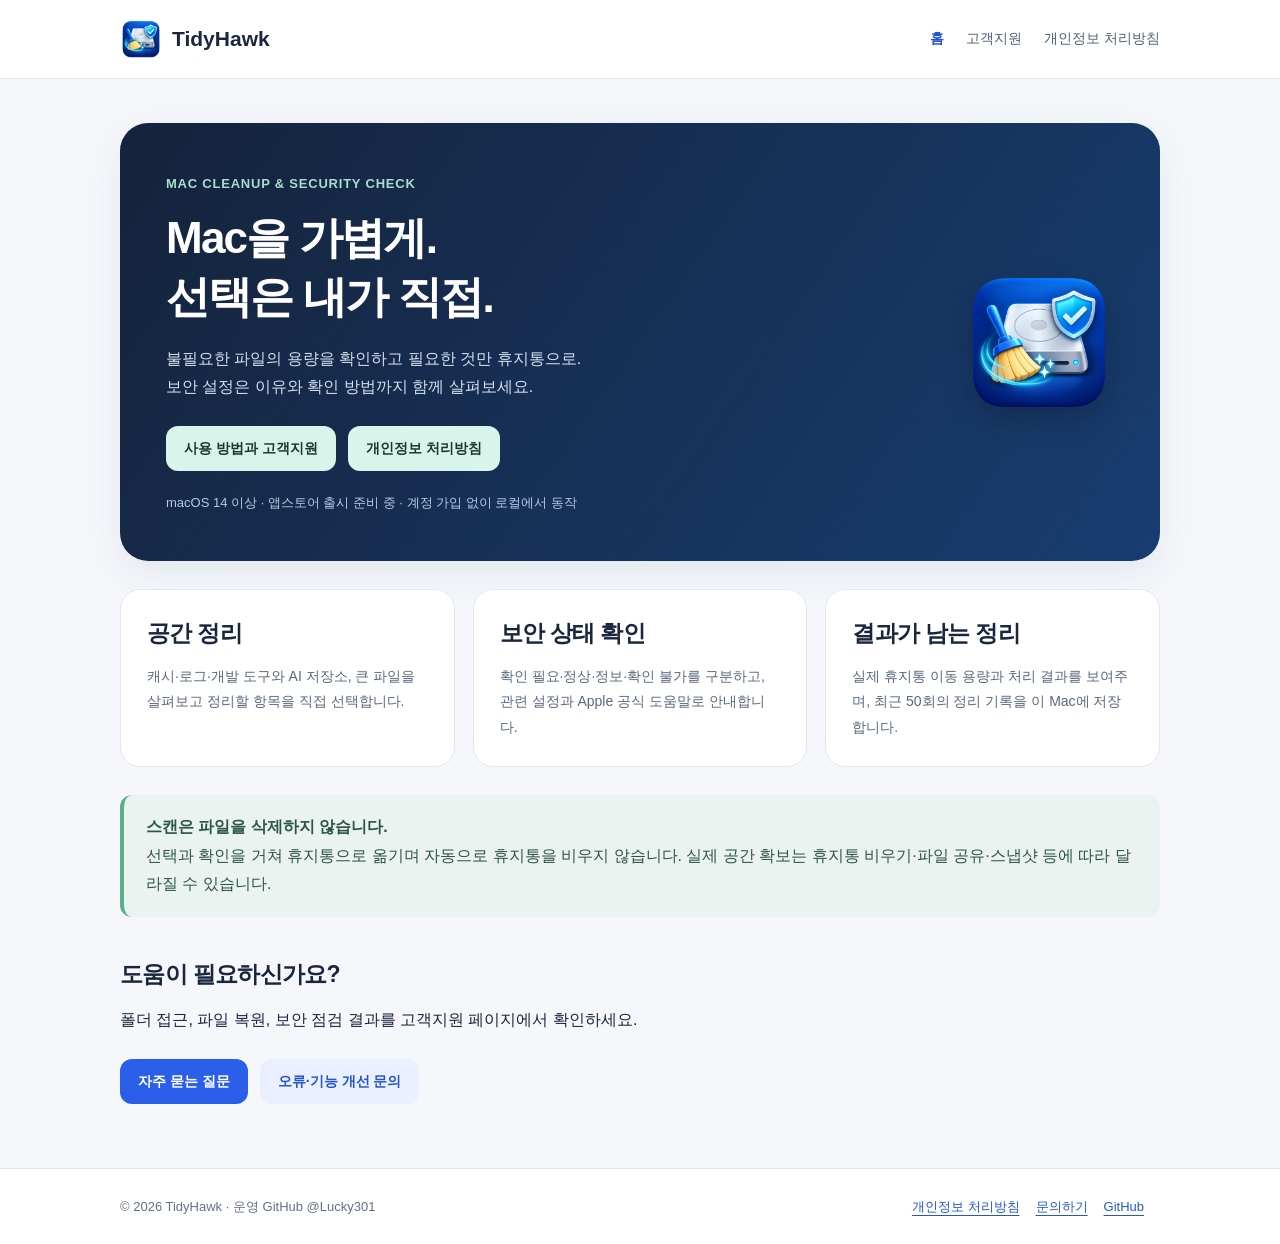
==== docs/index.html @ cf289210 "Publish TidyHawk support and privacy pages" ====
<!doctype html><html lang="ko"><head><meta charset="utf-8"><meta name="viewport" content="width=device-width,initial-scale=1"><title>Mac을 가볍게, 중요한 정보는 안전하게 · TidyHawk</title><meta name="description" content="TidyHawk의 파일 정리·보안 점검 안내와 고객지원, 개인정보 처리방침."><link rel="canonical" href="https://lucky301.github.io/TidyHawk-Support/"><link rel="icon" href="assets/icon.png"><link rel="stylesheet" href="assets/style.css"></head><body><a class="skip" href="#main">본문으로 바로가기</a><header><div class="wrap"><a class="brand" href="index.html"><img src="assets/icon.png" alt="">TidyHawk</a><nav aria-label="주 메뉴"><a href="index.html" aria-current="page">홈</a><a href="support.html">고객지원</a><a href="privacy.html">개인정보 처리방침</a></nav></div></header><main id="main" class="wrap"><section class="hero"><div><span class="eyebrow">MAC CLEANUP & SECURITY CHECK</span><h1>Mac을 가볍게.<br>선택은 내가 직접.</h1><p>불필요한 파일의 용량을 확인하고 필요한 것만 휴지통으로.<br>보안 설정은 이유와 확인 방법까지 함께 살펴보세요.</p><div class="buttons"><a class="button" href="support.html">사용 방법과 고객지원</a><a class="button" href="privacy.html">개인정보 처리방침</a></div><p class="meta">macOS 14 이상 · 앱스토어 출시 준비 중 · 계정 가입 없이 로컬에서 동작</p></div><img src="assets/icon.png" alt="디스크와 빗자루, 방패를 담은 TidyHawk 아이콘"></section><div class="grid"><section class="card"><h2>공간 정리</h2><p>캐시·로그·개발 도구와 AI 저장소, 큰 파일을 살펴보고 정리할 항목을 직접 선택합니다.</p></section><section class="card"><h2>보안 상태 확인</h2><p>확인 필요·정상·정보·확인 불가를 구분하고, 관련 설정과 Apple 공식 도움말로 안내합니다.</p></section><section class="card"><h2>결과가 남는 정리</h2><p>실제 휴지통 이동 용량과 처리 결과를 보여주며, 최근 50회의 정리 기록을 이 Mac에 저장합니다.</p></section></div><section class="notice"><strong>스캔은 파일을 삭제하지 않습니다.</strong><br>선택과 확인을 거쳐 휴지통으로 옮기며 자동으로 휴지통을 비우지 않습니다. 실제 공간 확보는 휴지통 비우기·파일 공유·스냅샷 등에 따라 달라질 수 있습니다.</section><section class="section"><h2>도움이 필요하신가요?</h2><p>폴더 접근, 파일 복원, 보안 점검 결과를 고객지원 페이지에서 확인하세요.</p><div class="buttons"><a class="button" href="support.html#faq">자주 묻는 질문</a><a class="button secondary" href="https://github.com/Lucky301/TidyHawk-Support/issues/new/choose">오류·기능 개선 문의</a></div></section></main><footer><div class="wrap"><span>© 2026 TidyHawk · 운영 GitHub @Lucky301</span><span><a href="privacy.html">개인정보 처리방침</a><a href="https://github.com/Lucky301/TidyHawk-Support/issues/new/choose">문의하기</a><a href="https://github.com/Lucky301/TidyHawk-Support">GitHub</a></span></div></footer></body></html>
---- docs/assets/style.css ----
*{box-sizing:border-box}html{scroll-behavior:smooth}body{margin:0;background:#f5f7fb;color:#19263d;font-family:-apple-system,BlinkMacSystemFont,"Apple SD Gothic Neo","Noto Sans KR",sans-serif;line-height:1.8}a{color:#2455cf;text-underline-offset:4px}a:hover{text-decoration-thickness:2px}a:focus-visible,summary:focus-visible{outline:3px solid #2875eb;outline-offset:5px}.skip{position:absolute;left:1rem;top:-5rem}.skip:focus{top:1rem;background:white;z-index:10;padding:1rem}.wrap{width:min(1040px,calc(100% - 40px));margin:auto}header{background:#fff;border-bottom:1px solid #e1e7f0}header .wrap{display:flex;align-items:center;justify-content:space-between;gap:24px;padding:18px 0}.brand{display:flex;align-items:center;gap:10px;text-decoration:none;color:#19263d;font-size:21px;font-weight:750}.brand img{width:42px;height:42px}nav{display:flex;gap:22px;flex-wrap:wrap}nav a{font-size:14px;text-decoration:none;color:#516078}nav a[aria-current=page]{font-weight:700;color:#2455cf}main{padding:44px 0 64px}.hero{padding:46px;border-radius:28px;background:linear-gradient(125deg,#15233b,#183d71);color:#fff;display:grid;grid-template-columns:1fr 150px;gap:28px;align-items:center;box-shadow:0 12px 40px #20395915}.hero img{width:150px;height:150px;filter:drop-shadow(0 12px 15px #0003)}.eyebrow{font-size:13px;letter-spacing:.06em;font-weight:750;color:#a8decf}h1{font-size:clamp(30px,4vw,44px);line-height:1.35;letter-spacing:-.04em;margin:10px 0 18px}h2{font-size:23px;line-height:1.5;letter-spacing:-.03em;margin:0 0 14px}h3{font-size:18px;margin:0 0 10px}p{margin:0 0 16px}.hero p{color:#d4dfef}.buttons{display:flex;gap:12px;flex-wrap:wrap;margin-top:24px}.button{display:inline-flex;align-items:center;justify-content:center;padding:10px 18px;border-radius:12px;background:#2b5fe9;color:white;text-decoration:none;font-size:14px;font-weight:700}.hero .button{background:#d9f4eb;color:#183a31}.button.secondary{background:#eaf0ff;color:#2455cf}.meta{font-size:13px;color:#61708a}.hero .meta{color:#b7cae4;margin:20px 0 0}.grid{display:grid;grid-template-columns:repeat(3,1fr);gap:18px;margin:28px 0}.card,.article{background:white;border:1px solid #e0e7f0;border-radius:20px;padding:26px}.card p{font-size:14px;color:#59687e}.card p:last-child{margin:0}.section{margin-top:40px}.article{max-width:850px;margin:24px auto 0;padding:36px}.article section+section{border-top:1px solid #e8edf4;padding-top:24px;margin-top:26px}.article h2{font-size:21px}.article li{margin-bottom:8px}.page-title{max-width:850px;margin:auto}.notice{padding:18px 22px;background:#eaf3f0;border-left:4px solid #5aaf91;border-radius:12px;margin:22px 0;color:#2f5549}.note{padding:15px 18px;background:#f2f5fc;border-radius:12px;font-size:14px;color:#4b5b73}.warn{background:#fff6e8;color:#79552a}details{background:#fff;border:1px solid #e0e7f0;border-radius:16px;padding:18px 22px;margin:12px 0}summary{font-weight:700;cursor:pointer}details p,details ol{margin-top:14px}code{font-size:.88em;overflow-wrap:anywhere;background:#f0f3f8;padding:2px 5px;border-radius:4px}footer{border-top:1px solid #e0e7f0;background:#fff;color:#62718a;font-size:13px;padding:26px 0}footer .wrap{display:flex;justify-content:space-between;gap:20px;flex-wrap:wrap}footer a{margin-right:16px}ul,ol{padding-left:23px}@media(max-width:720px){header .wrap{align-items:flex-start;flex-direction:column;gap:12px}nav{gap:18px}.hero{padding:28px;grid-template-columns:1fr}.hero img{width:90px;height:90px;grid-row:1}.grid{grid-template-columns:1fr}.article{padding:24px}.wrap{width:calc(100% - 28px)}main{padding-top:28px}}@media(prefers-reduced-motion:reduce){html{scroll-behavior:auto}}
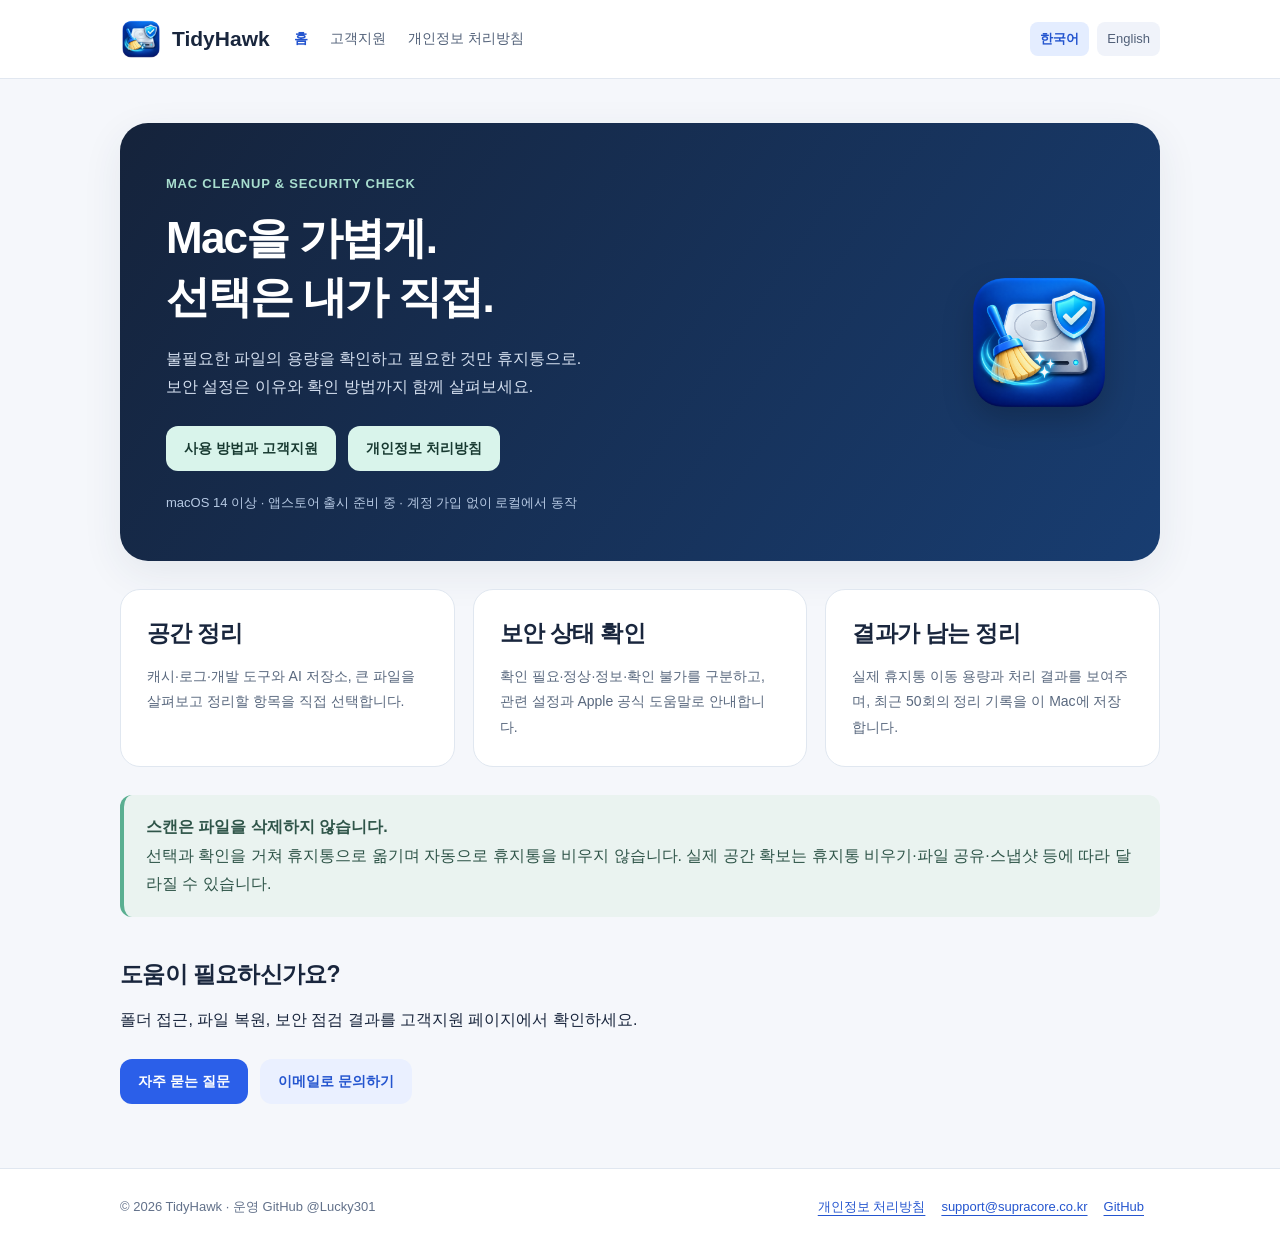
==== commit 65759558: "Add Korean and English pages with email support" ====
--- a/docs/index.html
+++ b/docs/index.html
@@ -1 +1 @@
-<!doctype html><html lang="ko"><head><meta charset="utf-8"><meta name="viewport" content="width=device-width,initial-scale=1"><title>Mac을 가볍게, 중요한 정보는 안전하게 · TidyHawk</title><meta name="description" content="TidyHawk의 파일 정리·보안 점검 안내와 고객지원, 개인정보 처리방침."><link rel="canonical" href="https://lucky301.github.io/TidyHawk-Support/"><link rel="icon" href="assets/icon.png"><link rel="stylesheet" href="assets/style.css"></head><body><a class="skip" href="#main">본문으로 바로가기</a><header><div class="wrap"><a class="brand" href="index.html"><img src="assets/icon.png" alt="">TidyHawk</a><nav aria-label="주 메뉴"><a href="index.html" aria-current="page">홈</a><a href="support.html">고객지원</a><a href="privacy.html">개인정보 처리방침</a></nav></div></header><main id="main" class="wrap"><section class="hero"><div><span class="eyebrow">MAC CLEANUP & SECURITY CHECK</span><h1>Mac을 가볍게.<br>선택은 내가 직접.</h1><p>불필요한 파일의 용량을 확인하고 필요한 것만 휴지통으로.<br>보안 설정은 이유와 확인 방법까지 함께 살펴보세요.</p><div class="buttons"><a class="button" href="support.html">사용 방법과 고객지원</a><a class="button" href="privacy.html">개인정보 처리방침</a></div><p class="meta">macOS 14 이상 · 앱스토어 출시 준비 중 · 계정 가입 없이 로컬에서 동작</p></div><img src="assets/icon.png" alt="디스크와 빗자루, 방패를 담은 TidyHawk 아이콘"></section><div class="grid"><section class="card"><h2>공간 정리</h2><p>캐시·로그·개발 도구와 AI 저장소, 큰 파일을 살펴보고 정리할 항목을 직접 선택합니다.</p></section><section class="card"><h2>보안 상태 확인</h2><p>확인 필요·정상·정보·확인 불가를 구분하고, 관련 설정과 Apple 공식 도움말로 안내합니다.</p></section><section class="card"><h2>결과가 남는 정리</h2><p>실제 휴지통 이동 용량과 처리 결과를 보여주며, 최근 50회의 정리 기록을 이 Mac에 저장합니다.</p></section></div><section class="notice"><strong>스캔은 파일을 삭제하지 않습니다.</strong><br>선택과 확인을 거쳐 휴지통으로 옮기며 자동으로 휴지통을 비우지 않습니다. 실제 공간 확보는 휴지통 비우기·파일 공유·스냅샷 등에 따라 달라질 수 있습니다.</section><section class="section"><h2>도움이 필요하신가요?</h2><p>폴더 접근, 파일 복원, 보안 점검 결과를 고객지원 페이지에서 확인하세요.</p><div class="buttons"><a class="button" href="support.html#faq">자주 묻는 질문</a><a class="button secondary" href="https://github.com/Lucky301/TidyHawk-Support/issues/new/choose">오류·기능 개선 문의</a></div></section></main><footer><div class="wrap"><span>© 2026 TidyHawk · 운영 GitHub @Lucky301</span><span><a href="privacy.html">개인정보 처리방침</a><a href="https://github.com/Lucky301/TidyHawk-Support/issues/new/choose">문의하기</a><a href="https://github.com/Lucky301/TidyHawk-Support">GitHub</a></span></div></footer></body></html>+<!doctype html><html lang="ko"><head><meta charset="utf-8"><meta name="viewport" content="width=device-width,initial-scale=1"><title>Mac을 가볍게, 중요한 정보는 안전하게 · TidyHawk</title><meta name="description" content="TidyHawk의 파일 정리·보안 점검 안내와 고객지원, 개인정보 처리방침."><link rel="canonical" href="https://lucky301.github.io/TidyHawk-Support/"><link rel="icon" href="assets/icon.png"><link rel="stylesheet" href="assets/style.css"><link rel="alternate" hreflang="ko" href="https://lucky301.github.io/TidyHawk-Support/index.html"><link rel="alternate" hreflang="en" href="https://lucky301.github.io/TidyHawk-Support/en/index.html"></head><body><a class="skip" href="#main">본문으로 바로가기</a><header><div class="wrap"><a class="brand" href="index.html"><img src="assets/icon.png" alt="">TidyHawk</a><nav aria-label="주 메뉴"><a href="index.html" aria-current="page">홈</a><a href="support.html">고객지원</a><a href="privacy.html">개인정보 처리방침</a></nav><nav class="language" aria-label="언어 선택"><a href="index.html" lang="ko" aria-current="page">한국어</a><a href="en/index.html" lang="en" hreflang="en">English</a></nav></div></header><main id="main" class="wrap"><section class="hero"><div><span class="eyebrow">MAC CLEANUP & SECURITY CHECK</span><h1>Mac을 가볍게.<br>선택은 내가 직접.</h1><p>불필요한 파일의 용량을 확인하고 필요한 것만 휴지통으로.<br>보안 설정은 이유와 확인 방법까지 함께 살펴보세요.</p><div class="buttons"><a class="button" href="support.html">사용 방법과 고객지원</a><a class="button" href="privacy.html">개인정보 처리방침</a></div><p class="meta">macOS 14 이상 · 앱스토어 출시 준비 중 · 계정 가입 없이 로컬에서 동작</p></div><img src="assets/icon.png" alt="디스크와 빗자루, 방패를 담은 TidyHawk 아이콘"></section><div class="grid"><section class="card"><h2>공간 정리</h2><p>캐시·로그·개발 도구와 AI 저장소, 큰 파일을 살펴보고 정리할 항목을 직접 선택합니다.</p></section><section class="card"><h2>보안 상태 확인</h2><p>확인 필요·정상·정보·확인 불가를 구분하고, 관련 설정과 Apple 공식 도움말로 안내합니다.</p></section><section class="card"><h2>결과가 남는 정리</h2><p>실제 휴지통 이동 용량과 처리 결과를 보여주며, 최근 50회의 정리 기록을 이 Mac에 저장합니다.</p></section></div><section class="notice"><strong>스캔은 파일을 삭제하지 않습니다.</strong><br>선택과 확인을 거쳐 휴지통으로 옮기며 자동으로 휴지통을 비우지 않습니다. 실제 공간 확보는 휴지통 비우기·파일 공유·스냅샷 등에 따라 달라질 수 있습니다.</section><section class="section"><h2>도움이 필요하신가요?</h2><p>폴더 접근, 파일 복원, 보안 점검 결과를 고객지원 페이지에서 확인하세요.</p><div class="buttons"><a class="button" href="support.html#faq">자주 묻는 질문</a><a class="button secondary" href="mailto:support@supracore.co.kr">이메일로 문의하기</a></div></section></main><footer><div class="wrap"><span>© 2026 TidyHawk · 운영 GitHub @Lucky301</span><span><a href="privacy.html">개인정보 처리방침</a><a href="mailto:support@supracore.co.kr">support@supracore.co.kr</a><a href="https://github.com/Lucky301/TidyHawk-Support">GitHub</a></span></div></footer></body></html>
--- a/docs/assets/style.css
+++ b/docs/assets/style.css
@@ -1 +1,2 @@
-*{box-sizing:border-box}html{scroll-behavior:smooth}body{margin:0;background:#f5f7fb;color:#19263d;font-family:-apple-system,BlinkMacSystemFont,"Apple SD Gothic Neo","Noto Sans KR",sans-serif;line-height:1.8}a{color:#2455cf;text-underline-offset:4px}a:hover{text-decoration-thickness:2px}a:focus-visible,summary:focus-visible{outline:3px solid #2875eb;outline-offset:5px}.skip{position:absolute;left:1rem;top:-5rem}.skip:focus{top:1rem;background:white;z-index:10;padding:1rem}.wrap{width:min(1040px,calc(100% - 40px));margin:auto}header{background:#fff;border-bottom:1px solid #e1e7f0}header .wrap{display:flex;align-items:center;justify-content:space-between;gap:24px;padding:18px 0}.brand{display:flex;align-items:center;gap:10px;text-decoration:none;color:#19263d;font-size:21px;font-weight:750}.brand img{width:42px;height:42px}nav{display:flex;gap:22px;flex-wrap:wrap}nav a{font-size:14px;text-decoration:none;color:#516078}nav a[aria-current=page]{font-weight:700;color:#2455cf}main{padding:44px 0 64px}.hero{padding:46px;border-radius:28px;background:linear-gradient(125deg,#15233b,#183d71);color:#fff;display:grid;grid-template-columns:1fr 150px;gap:28px;align-items:center;box-shadow:0 12px 40px #20395915}.hero img{width:150px;height:150px;filter:drop-shadow(0 12px 15px #0003)}.eyebrow{font-size:13px;letter-spacing:.06em;font-weight:750;color:#a8decf}h1{font-size:clamp(30px,4vw,44px);line-height:1.35;letter-spacing:-.04em;margin:10px 0 18px}h2{font-size:23px;line-height:1.5;letter-spacing:-.03em;margin:0 0 14px}h3{font-size:18px;margin:0 0 10px}p{margin:0 0 16px}.hero p{color:#d4dfef}.buttons{display:flex;gap:12px;flex-wrap:wrap;margin-top:24px}.button{display:inline-flex;align-items:center;justify-content:center;padding:10px 18px;border-radius:12px;background:#2b5fe9;color:white;text-decoration:none;font-size:14px;font-weight:700}.hero .button{background:#d9f4eb;color:#183a31}.button.secondary{background:#eaf0ff;color:#2455cf}.meta{font-size:13px;color:#61708a}.hero .meta{color:#b7cae4;margin:20px 0 0}.grid{display:grid;grid-template-columns:repeat(3,1fr);gap:18px;margin:28px 0}.card,.article{background:white;border:1px solid #e0e7f0;border-radius:20px;padding:26px}.card p{font-size:14px;color:#59687e}.card p:last-child{margin:0}.section{margin-top:40px}.article{max-width:850px;margin:24px auto 0;padding:36px}.article section+section{border-top:1px solid #e8edf4;padding-top:24px;margin-top:26px}.article h2{font-size:21px}.article li{margin-bottom:8px}.page-title{max-width:850px;margin:auto}.notice{padding:18px 22px;background:#eaf3f0;border-left:4px solid #5aaf91;border-radius:12px;margin:22px 0;color:#2f5549}.note{padding:15px 18px;background:#f2f5fc;border-radius:12px;font-size:14px;color:#4b5b73}.warn{background:#fff6e8;color:#79552a}details{background:#fff;border:1px solid #e0e7f0;border-radius:16px;padding:18px 22px;margin:12px 0}summary{font-weight:700;cursor:pointer}details p,details ol{margin-top:14px}code{font-size:.88em;overflow-wrap:anywhere;background:#f0f3f8;padding:2px 5px;border-radius:4px}footer{border-top:1px solid #e0e7f0;background:#fff;color:#62718a;font-size:13px;padding:26px 0}footer .wrap{display:flex;justify-content:space-between;gap:20px;flex-wrap:wrap}footer a{margin-right:16px}ul,ol{padding-left:23px}@media(max-width:720px){header .wrap{align-items:flex-start;flex-direction:column;gap:12px}nav{gap:18px}.hero{padding:28px;grid-template-columns:1fr}.hero img{width:90px;height:90px;grid-row:1}.grid{grid-template-columns:1fr}.article{padding:24px}.wrap{width:calc(100% - 28px)}main{padding-top:28px}}@media(prefers-reduced-motion:reduce){html{scroll-behavior:auto}}+*{box-sizing:border-box}html{scroll-behavior:smooth}body{margin:0;background:#f5f7fb;color:#19263d;font-family:-apple-system,BlinkMacSystemFont,"Apple SD Gothic Neo","Noto Sans KR",sans-serif;line-height:1.8}a{color:#2455cf;text-underline-offset:4px}a:hover{text-decoration-thickness:2px}a:focus-visible,summary:focus-visible{outline:3px solid #2875eb;outline-offset:5px}.skip{position:absolute;left:1rem;top:-5rem}.skip:focus{top:1rem;background:white;z-index:10;padding:1rem}.wrap{width:min(1040px,calc(100% - 40px));margin:auto}header{background:#fff;border-bottom:1px solid #e1e7f0}header .wrap{display:flex;align-items:center;justify-content:space-between;gap:24px;padding:18px 0}.brand{display:flex;align-items:center;gap:10px;text-decoration:none;color:#19263d;font-size:21px;font-weight:750}.brand img{width:42px;height:42px}nav{display:flex;gap:22px;flex-wrap:wrap}nav a{font-size:14px;text-decoration:none;color:#516078}nav a[aria-current=page]{font-weight:700;color:#2455cf}main{padding:44px 0 64px}.hero{padding:46px;border-radius:28px;background:linear-gradient(125deg,#15233b,#183d71);color:#fff;display:grid;grid-template-columns:1fr 150px;gap:28px;align-items:center;box-shadow:0 12px 40px #20395915}.hero img{width:150px;height:150px;filter:drop-shadow(0 12px 15px #0003)}.eyebrow{font-size:13px;letter-spacing:.06em;font-weight:750;color:#a8decf}h1{font-size:clamp(30px,4vw,44px);line-height:1.35;letter-spacing:-.04em;margin:10px 0 18px}h2{font-size:23px;line-height:1.5;letter-spacing:-.03em;margin:0 0 14px}h3{font-size:18px;margin:0 0 10px}p{margin:0 0 16px}.hero p{color:#d4dfef}.buttons{display:flex;gap:12px;flex-wrap:wrap;margin-top:24px}.button{display:inline-flex;align-items:center;justify-content:center;padding:10px 18px;border-radius:12px;background:#2b5fe9;color:white;text-decoration:none;font-size:14px;font-weight:700}.hero .button{background:#d9f4eb;color:#183a31}.button.secondary{background:#eaf0ff;color:#2455cf}.meta{font-size:13px;color:#61708a}.hero .meta{color:#b7cae4;margin:20px 0 0}.grid{display:grid;grid-template-columns:repeat(3,1fr);gap:18px;margin:28px 0}.card,.article{background:white;border:1px solid #e0e7f0;border-radius:20px;padding:26px}.card p{font-size:14px;color:#59687e}.card p:last-child{margin:0}.section{margin-top:40px}.article{max-width:850px;margin:24px auto 0;padding:36px}.article section+section{border-top:1px solid #e8edf4;padding-top:24px;margin-top:26px}.article h2{font-size:21px}.article li{margin-bottom:8px}.page-title{max-width:850px;margin:auto}.notice{padding:18px 22px;background:#eaf3f0;border-left:4px solid #5aaf91;border-radius:12px;margin:22px 0;color:#2f5549}.note{padding:15px 18px;background:#f2f5fc;border-radius:12px;font-size:14px;color:#4b5b73}.warn{background:#fff6e8;color:#79552a}details{background:#fff;border:1px solid #e0e7f0;border-radius:16px;padding:18px 22px;margin:12px 0}summary{font-weight:700;cursor:pointer}details p,details ol{margin-top:14px}code{font-size:.88em;overflow-wrap:anywhere;background:#f0f3f8;padding:2px 5px;border-radius:4px}footer{border-top:1px solid #e0e7f0;background:#fff;color:#62718a;font-size:13px;padding:26px 0}footer .wrap{display:flex;justify-content:space-between;gap:20px;flex-wrap:wrap}footer a{margin-right:16px}ul,ol{padding-left:23px}@media(max-width:720px){header .wrap{align-items:flex-start;flex-direction:column;gap:12px}nav{gap:18px}.hero{padding:28px;grid-template-columns:1fr}.hero img{width:90px;height:90px;grid-row:1}.grid{grid-template-columns:1fr}.article{padding:24px}.wrap{width:calc(100% - 28px)}main{padding-top:28px}}@media(prefers-reduced-motion:reduce){html{scroll-behavior:auto}}
+header .wrap{flex-wrap:wrap}.language{gap:8px;margin-left:auto}.language a{padding:5px 10px;border-radius:8px;background:#f0f3fa;font-size:13px}.language a[aria-current=page]{background:#e4edff}@media(max-width:720px){.language{margin-left:0}}
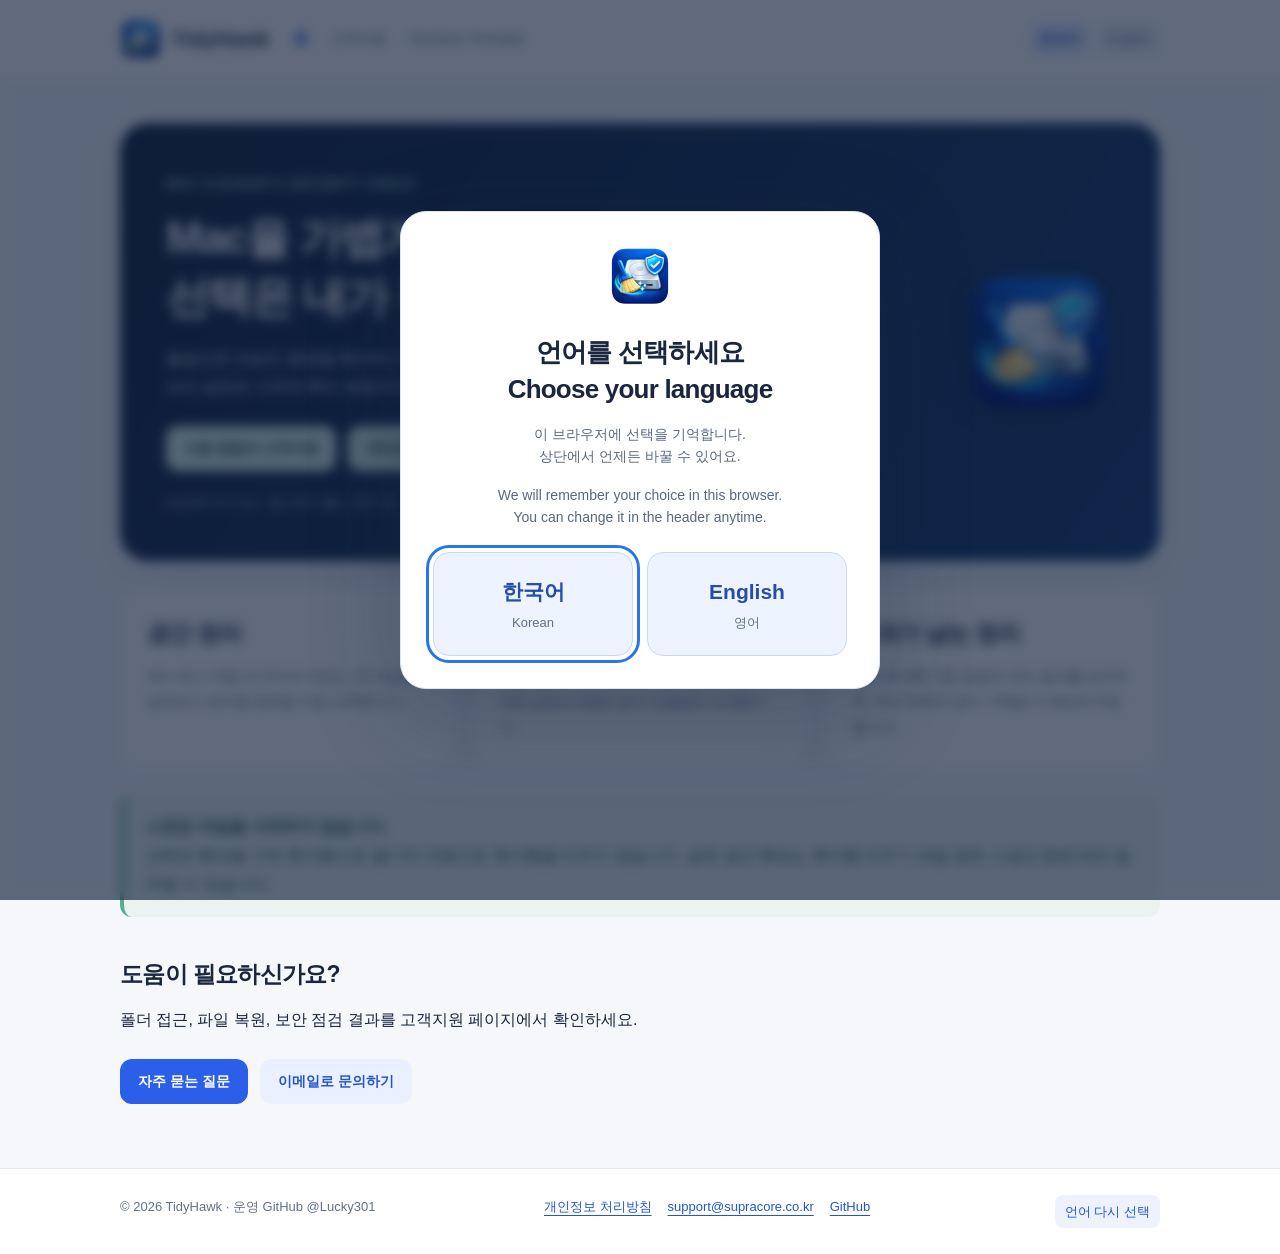
==== commit c6556f82: "Add first-visit language chooser and remember selection" ====
--- a/docs/index.html
+++ b/docs/index.html
@@ -1 +1 @@
-<!doctype html><html lang="ko"><head><meta charset="utf-8"><meta name="viewport" content="width=device-width,initial-scale=1"><title>Mac을 가볍게, 중요한 정보는 안전하게 · TidyHawk</title><meta name="description" content="TidyHawk의 파일 정리·보안 점검 안내와 고객지원, 개인정보 처리방침."><link rel="canonical" href="https://lucky301.github.io/TidyHawk-Support/"><link rel="icon" href="assets/icon.png"><link rel="stylesheet" href="assets/style.css"><link rel="alternate" hreflang="ko" href="https://lucky301.github.io/TidyHawk-Support/index.html"><link rel="alternate" hreflang="en" href="https://lucky301.github.io/TidyHawk-Support/en/index.html"></head><body><a class="skip" href="#main">본문으로 바로가기</a><header><div class="wrap"><a class="brand" href="index.html"><img src="assets/icon.png" alt="">TidyHawk</a><nav aria-label="주 메뉴"><a href="index.html" aria-current="page">홈</a><a href="support.html">고객지원</a><a href="privacy.html">개인정보 처리방침</a></nav><nav class="language" aria-label="언어 선택"><a href="index.html" lang="ko" aria-current="page">한국어</a><a href="en/index.html" lang="en" hreflang="en">English</a></nav></div></header><main id="main" class="wrap"><section class="hero"><div><span class="eyebrow">MAC CLEANUP & SECURITY CHECK</span><h1>Mac을 가볍게.<br>선택은 내가 직접.</h1><p>불필요한 파일의 용량을 확인하고 필요한 것만 휴지통으로.<br>보안 설정은 이유와 확인 방법까지 함께 살펴보세요.</p><div class="buttons"><a class="button" href="support.html">사용 방법과 고객지원</a><a class="button" href="privacy.html">개인정보 처리방침</a></div><p class="meta">macOS 14 이상 · 앱스토어 출시 준비 중 · 계정 가입 없이 로컬에서 동작</p></div><img src="assets/icon.png" alt="디스크와 빗자루, 방패를 담은 TidyHawk 아이콘"></section><div class="grid"><section class="card"><h2>공간 정리</h2><p>캐시·로그·개발 도구와 AI 저장소, 큰 파일을 살펴보고 정리할 항목을 직접 선택합니다.</p></section><section class="card"><h2>보안 상태 확인</h2><p>확인 필요·정상·정보·확인 불가를 구분하고, 관련 설정과 Apple 공식 도움말로 안내합니다.</p></section><section class="card"><h2>결과가 남는 정리</h2><p>실제 휴지통 이동 용량과 처리 결과를 보여주며, 최근 50회의 정리 기록을 이 Mac에 저장합니다.</p></section></div><section class="notice"><strong>스캔은 파일을 삭제하지 않습니다.</strong><br>선택과 확인을 거쳐 휴지통으로 옮기며 자동으로 휴지통을 비우지 않습니다. 실제 공간 확보는 휴지통 비우기·파일 공유·스냅샷 등에 따라 달라질 수 있습니다.</section><section class="section"><h2>도움이 필요하신가요?</h2><p>폴더 접근, 파일 복원, 보안 점검 결과를 고객지원 페이지에서 확인하세요.</p><div class="buttons"><a class="button" href="support.html#faq">자주 묻는 질문</a><a class="button secondary" href="mailto:support@supracore.co.kr">이메일로 문의하기</a></div></section></main><footer><div class="wrap"><span>© 2026 TidyHawk · 운영 GitHub @Lucky301</span><span><a href="privacy.html">개인정보 처리방침</a><a href="mailto:support@supracore.co.kr">support@supracore.co.kr</a><a href="https://github.com/Lucky301/TidyHawk-Support">GitHub</a></span></div></footer></body></html>+<!doctype html><html lang="ko"><head><meta charset="utf-8"><meta name="viewport" content="width=device-width,initial-scale=1"><title>Mac을 가볍게, 중요한 정보는 안전하게 · TidyHawk</title><meta name="description" content="TidyHawk의 파일 정리·보안 점검 안내와 고객지원, 개인정보 처리방침."><link rel="canonical" href="https://lucky301.github.io/TidyHawk-Support/"><link rel="icon" href="assets/icon.png"><link rel="stylesheet" href="assets/style.css?v=20261015-choice"><link rel="alternate" hreflang="ko" href="https://lucky301.github.io/TidyHawk-Support/index.html"><link rel="alternate" hreflang="en" href="https://lucky301.github.io/TidyHawk-Support/en/index.html"><script src="assets/language.js?v=20261015-choice" defer></script></head><body><a class="skip" href="#main">본문으로 바로가기</a><header><div class="wrap"><a class="brand" href="index.html?v=20261015-choice"><img src="assets/icon.png" alt="">TidyHawk</a><nav aria-label="주 메뉴"><a href="index.html?v=20261015-choice" aria-current="page">홈</a><a href="support.html?v=20261015-choice">고객지원</a><a href="privacy.html?v=20261015-choice">개인정보 처리방침</a></nav><nav class="language" aria-label="언어 선택"><a href="index.html?v=20261015-choice" lang="ko" aria-current="page">한국어</a><a href="en/index.html?v=20261015-choice" lang="en" hreflang="en">English</a></nav></div></header><main id="main" class="wrap"><section class="hero"><div><span class="eyebrow">MAC CLEANUP & SECURITY CHECK</span><h1>Mac을 가볍게.<br>선택은 내가 직접.</h1><p>불필요한 파일의 용량을 확인하고 필요한 것만 휴지통으로.<br>보안 설정은 이유와 확인 방법까지 함께 살펴보세요.</p><div class="buttons"><a class="button" href="support.html?v=20261015-choice">사용 방법과 고객지원</a><a class="button" href="privacy.html?v=20261015-choice">개인정보 처리방침</a></div><p class="meta">macOS 14 이상 · 앱스토어 출시 준비 중 · 계정 가입 없이 로컬에서 동작</p></div><img src="assets/icon.png" alt="디스크와 빗자루, 방패를 담은 TidyHawk 아이콘"></section><div class="grid"><section class="card"><h2>공간 정리</h2><p>캐시·로그·개발 도구와 AI 저장소, 큰 파일을 살펴보고 정리할 항목을 직접 선택합니다.</p></section><section class="card"><h2>보안 상태 확인</h2><p>확인 필요·정상·정보·확인 불가를 구분하고, 관련 설정과 Apple 공식 도움말로 안내합니다.</p></section><section class="card"><h2>결과가 남는 정리</h2><p>실제 휴지통 이동 용량과 처리 결과를 보여주며, 최근 50회의 정리 기록을 이 Mac에 저장합니다.</p></section></div><section class="notice"><strong>스캔은 파일을 삭제하지 않습니다.</strong><br>선택과 확인을 거쳐 휴지통으로 옮기며 자동으로 휴지통을 비우지 않습니다. 실제 공간 확보는 휴지통 비우기·파일 공유·스냅샷 등에 따라 달라질 수 있습니다.</section><section class="section"><h2>도움이 필요하신가요?</h2><p>폴더 접근, 파일 복원, 보안 점검 결과를 고객지원 페이지에서 확인하세요.</p><div class="buttons"><a class="button" href="support.html?v=20261015-choice#faq">자주 묻는 질문</a><a class="button secondary" href="mailto:support@supracore.co.kr">이메일로 문의하기</a></div></section></main><footer><div class="wrap"><span>© 2026 TidyHawk · 운영 GitHub @Lucky301</span><span><a href="privacy.html?v=20261015-choice">개인정보 처리방침</a><a href="mailto:support@supracore.co.kr">support@supracore.co.kr</a><a href="https://github.com/Lucky301/TidyHawk-Support">GitHub</a></span><button class="language-reopen" type="button" data-language-picker>언어 다시 선택</button></div></footer></body></html>
--- a/docs/assets/style.css
+++ b/docs/assets/style.css
@@ -1,2 +1,4 @@
 *{box-sizing:border-box}html{scroll-behavior:smooth}body{margin:0;background:#f5f7fb;color:#19263d;font-family:-apple-system,BlinkMacSystemFont,"Apple SD Gothic Neo","Noto Sans KR",sans-serif;line-height:1.8}a{color:#2455cf;text-underline-offset:4px}a:hover{text-decoration-thickness:2px}a:focus-visible,summary:focus-visible{outline:3px solid #2875eb;outline-offset:5px}.skip{position:absolute;left:1rem;top:-5rem}.skip:focus{top:1rem;background:white;z-index:10;padding:1rem}.wrap{width:min(1040px,calc(100% - 40px));margin:auto}header{background:#fff;border-bottom:1px solid #e1e7f0}header .wrap{display:flex;align-items:center;justify-content:space-between;gap:24px;padding:18px 0}.brand{display:flex;align-items:center;gap:10px;text-decoration:none;color:#19263d;font-size:21px;font-weight:750}.brand img{width:42px;height:42px}nav{display:flex;gap:22px;flex-wrap:wrap}nav a{font-size:14px;text-decoration:none;color:#516078}nav a[aria-current=page]{font-weight:700;color:#2455cf}main{padding:44px 0 64px}.hero{padding:46px;border-radius:28px;background:linear-gradient(125deg,#15233b,#183d71);color:#fff;display:grid;grid-template-columns:1fr 150px;gap:28px;align-items:center;box-shadow:0 12px 40px #20395915}.hero img{width:150px;height:150px;filter:drop-shadow(0 12px 15px #0003)}.eyebrow{font-size:13px;letter-spacing:.06em;font-weight:750;color:#a8decf}h1{font-size:clamp(30px,4vw,44px);line-height:1.35;letter-spacing:-.04em;margin:10px 0 18px}h2{font-size:23px;line-height:1.5;letter-spacing:-.03em;margin:0 0 14px}h3{font-size:18px;margin:0 0 10px}p{margin:0 0 16px}.hero p{color:#d4dfef}.buttons{display:flex;gap:12px;flex-wrap:wrap;margin-top:24px}.button{display:inline-flex;align-items:center;justify-content:center;padding:10px 18px;border-radius:12px;background:#2b5fe9;color:white;text-decoration:none;font-size:14px;font-weight:700}.hero .button{background:#d9f4eb;color:#183a31}.button.secondary{background:#eaf0ff;color:#2455cf}.meta{font-size:13px;color:#61708a}.hero .meta{color:#b7cae4;margin:20px 0 0}.grid{display:grid;grid-template-columns:repeat(3,1fr);gap:18px;margin:28px 0}.card,.article{background:white;border:1px solid #e0e7f0;border-radius:20px;padding:26px}.card p{font-size:14px;color:#59687e}.card p:last-child{margin:0}.section{margin-top:40px}.article{max-width:850px;margin:24px auto 0;padding:36px}.article section+section{border-top:1px solid #e8edf4;padding-top:24px;margin-top:26px}.article h2{font-size:21px}.article li{margin-bottom:8px}.page-title{max-width:850px;margin:auto}.notice{padding:18px 22px;background:#eaf3f0;border-left:4px solid #5aaf91;border-radius:12px;margin:22px 0;color:#2f5549}.note{padding:15px 18px;background:#f2f5fc;border-radius:12px;font-size:14px;color:#4b5b73}.warn{background:#fff6e8;color:#79552a}details{background:#fff;border:1px solid #e0e7f0;border-radius:16px;padding:18px 22px;margin:12px 0}summary{font-weight:700;cursor:pointer}details p,details ol{margin-top:14px}code{font-size:.88em;overflow-wrap:anywhere;background:#f0f3f8;padding:2px 5px;border-radius:4px}footer{border-top:1px solid #e0e7f0;background:#fff;color:#62718a;font-size:13px;padding:26px 0}footer .wrap{display:flex;justify-content:space-between;gap:20px;flex-wrap:wrap}footer a{margin-right:16px}ul,ol{padding-left:23px}@media(max-width:720px){header .wrap{align-items:flex-start;flex-direction:column;gap:12px}nav{gap:18px}.hero{padding:28px;grid-template-columns:1fr}.hero img{width:90px;height:90px;grid-row:1}.grid{grid-template-columns:1fr}.article{padding:24px}.wrap{width:calc(100% - 28px)}main{padding-top:28px}}@media(prefers-reduced-motion:reduce){html{scroll-behavior:auto}}
 header .wrap{flex-wrap:wrap}.language{gap:8px;margin-left:auto}.language a{padding:5px 10px;border-radius:8px;background:#f0f3fa;font-size:13px}.language a[aria-current=page]{background:#e4edff}@media(max-width:720px){.language{margin-left:0}}
+
+.language-dialog{border:1px solid #dce5f0;border-radius:26px;padding:0;width:min(480px,calc(100% - 32px));max-height:calc(100vh - 40px);overflow:auto;color:#19263d;box-shadow:0 24px 90px #12243e40;background:white}.language-dialog::backdrop{background:#0b1b36a6;backdrop-filter:blur(6px)}.language-dialog-body{padding:32px;text-align:center}.language-dialog h2{margin:16px 0;font-size:26px;line-height:1.4}.language-dialog p{font-size:14px;color:#59687e;line-height:1.6}.language-options{display:grid;grid-template-columns:1fr 1fr;gap:14px;margin-top:24px}.language-options button{font:inherit;cursor:pointer;border:1px solid #c9d8f6;background:#edf3ff;border-radius:16px;padding:20px 12px;color:#244eaa}.language-options button:hover{background:#dce8ff;border-color:#638eea}.language-options strong,.language-options span{display:block}.language-options strong{font-size:21px}.language-options span{font-size:13px;color:#61708a}.language-options button:focus-visible,.language-reopen:focus-visible{outline:3px solid #2875eb;outline-offset:4px}.language-reopen{border:0;background:#edf2fc;color:#2455cf;border-radius:8px;padding:5px 10px;font:inherit;cursor:pointer}
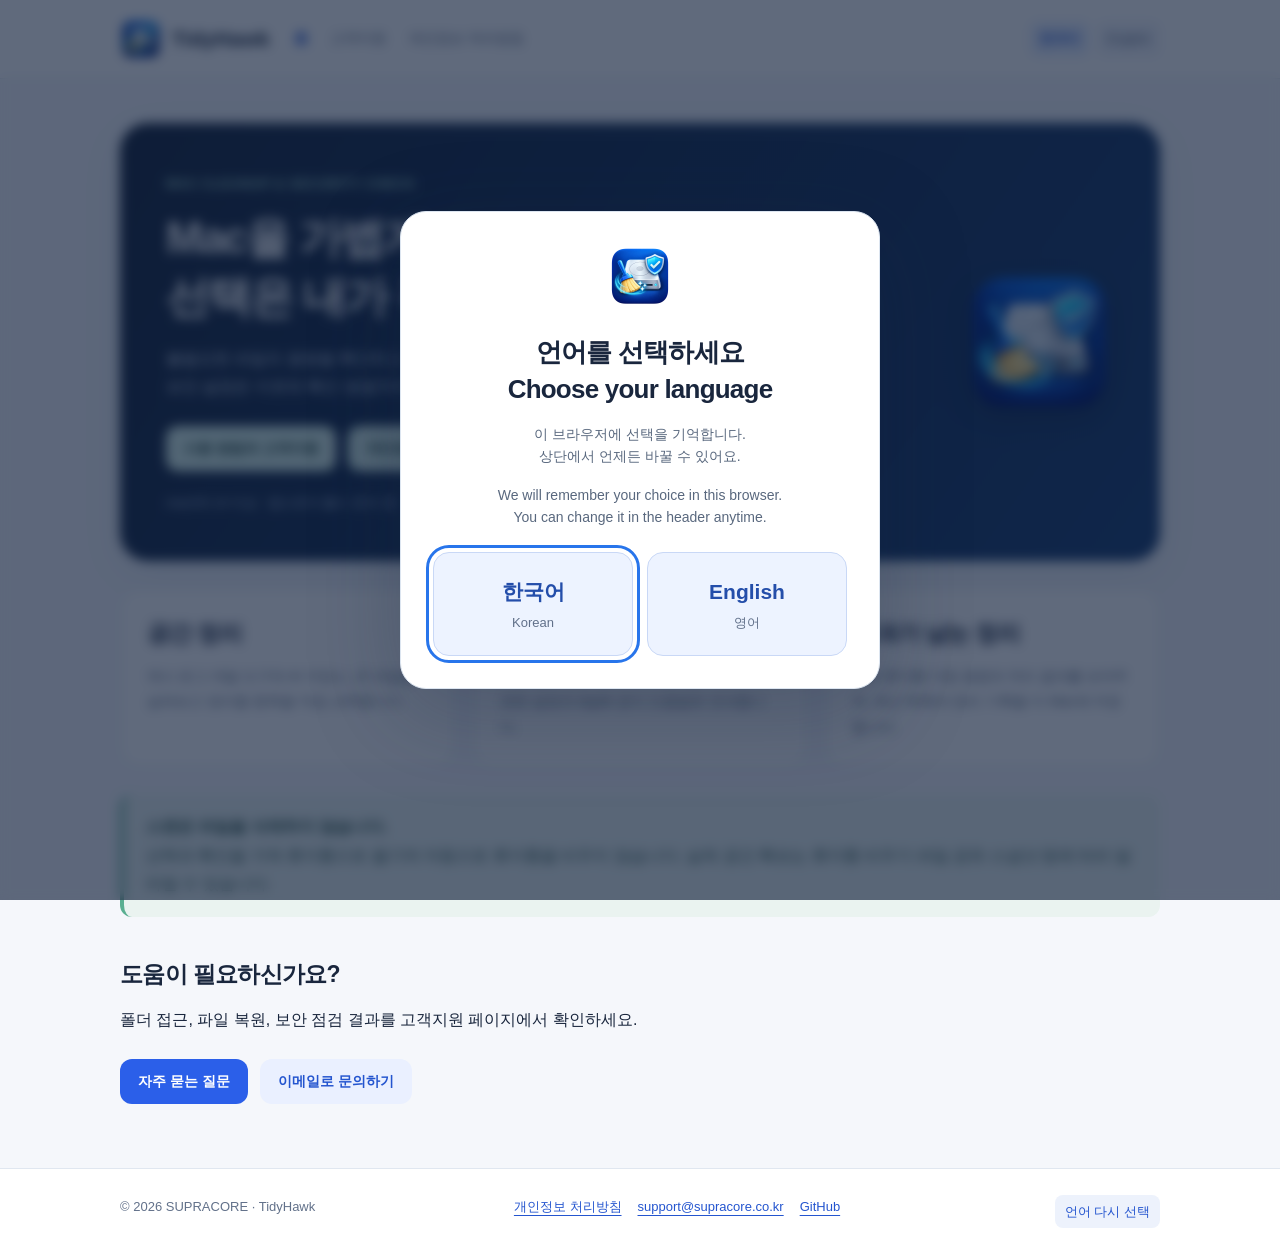
==== commit 333b1ae5: "Use uppercase SUPRACORE branding" ====
--- a/docs/index.html
+++ b/docs/index.html
@@ -1 +1 @@
-<!doctype html><html lang="ko"><head><meta charset="utf-8"><meta name="viewport" content="width=device-width,initial-scale=1"><title>Mac을 가볍게, 중요한 정보는 안전하게 · TidyHawk</title><meta name="description" content="TidyHawk의 파일 정리·보안 점검 안내와 고객지원, 개인정보 처리방침."><link rel="canonical" href="https://lucky301.github.io/TidyHawk-Support/"><link rel="icon" href="assets/icon.png"><link rel="stylesheet" href="assets/style.css?v=20261015-choice"><link rel="alternate" hreflang="ko" href="https://lucky301.github.io/TidyHawk-Support/index.html"><link rel="alternate" hreflang="en" href="https://lucky301.github.io/TidyHawk-Support/en/index.html"><script src="assets/language.js?v=20261015-choice" defer></script></head><body><a class="skip" href="#main">본문으로 바로가기</a><header><div class="wrap"><a class="brand" href="index.html?v=20261015-choice"><img src="assets/icon.png" alt="">TidyHawk</a><nav aria-label="주 메뉴"><a href="index.html?v=20261015-choice" aria-current="page">홈</a><a href="support.html?v=20261015-choice">고객지원</a><a href="privacy.html?v=20261015-choice">개인정보 처리방침</a></nav><nav class="language" aria-label="언어 선택"><a href="index.html?v=20261015-choice" lang="ko" aria-current="page">한국어</a><a href="en/index.html?v=20261015-choice" lang="en" hreflang="en">English</a></nav></div></header><main id="main" class="wrap"><section class="hero"><div><span class="eyebrow">MAC CLEANUP & SECURITY CHECK</span><h1>Mac을 가볍게.<br>선택은 내가 직접.</h1><p>불필요한 파일의 용량을 확인하고 필요한 것만 휴지통으로.<br>보안 설정은 이유와 확인 방법까지 함께 살펴보세요.</p><div class="buttons"><a class="button" href="support.html?v=20261015-choice">사용 방법과 고객지원</a><a class="button" href="privacy.html?v=20261015-choice">개인정보 처리방침</a></div><p class="meta">macOS 14 이상 · 앱스토어 출시 준비 중 · 계정 가입 없이 로컬에서 동작</p></div><img src="assets/icon.png" alt="디스크와 빗자루, 방패를 담은 TidyHawk 아이콘"></section><div class="grid"><section class="card"><h2>공간 정리</h2><p>캐시·로그·개발 도구와 AI 저장소, 큰 파일을 살펴보고 정리할 항목을 직접 선택합니다.</p></section><section class="card"><h2>보안 상태 확인</h2><p>확인 필요·정상·정보·확인 불가를 구분하고, 관련 설정과 Apple 공식 도움말로 안내합니다.</p></section><section class="card"><h2>결과가 남는 정리</h2><p>실제 휴지통 이동 용량과 처리 결과를 보여주며, 최근 50회의 정리 기록을 이 Mac에 저장합니다.</p></section></div><section class="notice"><strong>스캔은 파일을 삭제하지 않습니다.</strong><br>선택과 확인을 거쳐 휴지통으로 옮기며 자동으로 휴지통을 비우지 않습니다. 실제 공간 확보는 휴지통 비우기·파일 공유·스냅샷 등에 따라 달라질 수 있습니다.</section><section class="section"><h2>도움이 필요하신가요?</h2><p>폴더 접근, 파일 복원, 보안 점검 결과를 고객지원 페이지에서 확인하세요.</p><div class="buttons"><a class="button" href="support.html?v=20261015-choice#faq">자주 묻는 질문</a><a class="button secondary" href="mailto:support@supracore.co.kr">이메일로 문의하기</a></div></section></main><footer><div class="wrap"><span>© 2026 TidyHawk · 운영 GitHub @Lucky301</span><span><a href="privacy.html?v=20261015-choice">개인정보 처리방침</a><a href="mailto:support@supracore.co.kr">support@supracore.co.kr</a><a href="https://github.com/Lucky301/TidyHawk-Support">GitHub</a></span><button class="language-reopen" type="button" data-language-picker>언어 다시 선택</button></div></footer></body></html>+<!doctype html><html lang="ko"><head><meta charset="utf-8"><meta name="viewport" content="width=device-width,initial-scale=1"><title>Mac을 가볍게, 중요한 정보는 안전하게 · TidyHawk</title><meta name="description" content="TidyHawk의 파일 정리·보안 점검 안내와 고객지원, 개인정보 처리방침."><link rel="canonical" href="https://lucky301.github.io/TidyHawk-Support/"><link rel="icon" href="assets/icon.png"><link rel="stylesheet" href="assets/style.css?v=20261015-choice"><link rel="alternate" hreflang="ko" href="https://lucky301.github.io/TidyHawk-Support/index.html"><link rel="alternate" hreflang="en" href="https://lucky301.github.io/TidyHawk-Support/en/index.html"><script src="assets/language.js?v=20261015-choice" defer></script></head><body><a class="skip" href="#main">본문으로 바로가기</a><header><div class="wrap"><a class="brand" href="index.html?v=20261015-choice"><img src="assets/icon.png" alt="">TidyHawk</a><nav aria-label="주 메뉴"><a href="index.html?v=20261015-choice" aria-current="page">홈</a><a href="support.html?v=20261015-choice">고객지원</a><a href="privacy.html?v=20261015-choice">개인정보 처리방침</a></nav><nav class="language" aria-label="언어 선택"><a href="index.html?v=20261015-choice" lang="ko" aria-current="page">한국어</a><a href="en/index.html?v=20261015-choice" lang="en" hreflang="en">English</a></nav></div></header><main id="main" class="wrap"><section class="hero"><div><span class="eyebrow">MAC CLEANUP & SECURITY CHECK</span><h1>Mac을 가볍게.<br>선택은 내가 직접.</h1><p>불필요한 파일의 용량을 확인하고 필요한 것만 휴지통으로.<br>보안 설정은 이유와 확인 방법까지 함께 살펴보세요.</p><div class="buttons"><a class="button" href="support.html?v=20261015-choice">사용 방법과 고객지원</a><a class="button" href="privacy.html?v=20261015-choice">개인정보 처리방침</a></div><p class="meta">macOS 14 이상 · 앱스토어 출시 준비 중 · 계정 가입 없이 로컬에서 동작</p></div><img src="assets/icon.png" alt="디스크와 빗자루, 방패를 담은 TidyHawk 아이콘"></section><div class="grid"><section class="card"><h2>공간 정리</h2><p>캐시·로그·개발 도구와 AI 저장소, 큰 파일을 살펴보고 정리할 항목을 직접 선택합니다.</p></section><section class="card"><h2>보안 상태 확인</h2><p>확인 필요·정상·정보·확인 불가를 구분하고, 관련 설정과 Apple 공식 도움말로 안내합니다.</p></section><section class="card"><h2>결과가 남는 정리</h2><p>실제 휴지통 이동 용량과 처리 결과를 보여주며, 최근 50회의 정리 기록을 이 Mac에 저장합니다.</p></section></div><section class="notice"><strong>스캔은 파일을 삭제하지 않습니다.</strong><br>선택과 확인을 거쳐 휴지통으로 옮기며 자동으로 휴지통을 비우지 않습니다. 실제 공간 확보는 휴지통 비우기·파일 공유·스냅샷 등에 따라 달라질 수 있습니다.</section><section class="section"><h2>도움이 필요하신가요?</h2><p>폴더 접근, 파일 복원, 보안 점검 결과를 고객지원 페이지에서 확인하세요.</p><div class="buttons"><a class="button" href="support.html?v=20261015-choice#faq">자주 묻는 질문</a><a class="button secondary" href="mailto:support@supracore.co.kr">이메일로 문의하기</a></div></section></main><footer><div class="wrap"><span>© 2026 SUPRACORE · TidyHawk</span><span><a href="privacy.html?v=20261015-choice">개인정보 처리방침</a><a href="mailto:support@supracore.co.kr">support@supracore.co.kr</a><a href="https://github.com/Lucky301/TidyHawk-Support">GitHub</a></span><button class="language-reopen" type="button" data-language-picker>언어 다시 선택</button></div></footer></body></html>
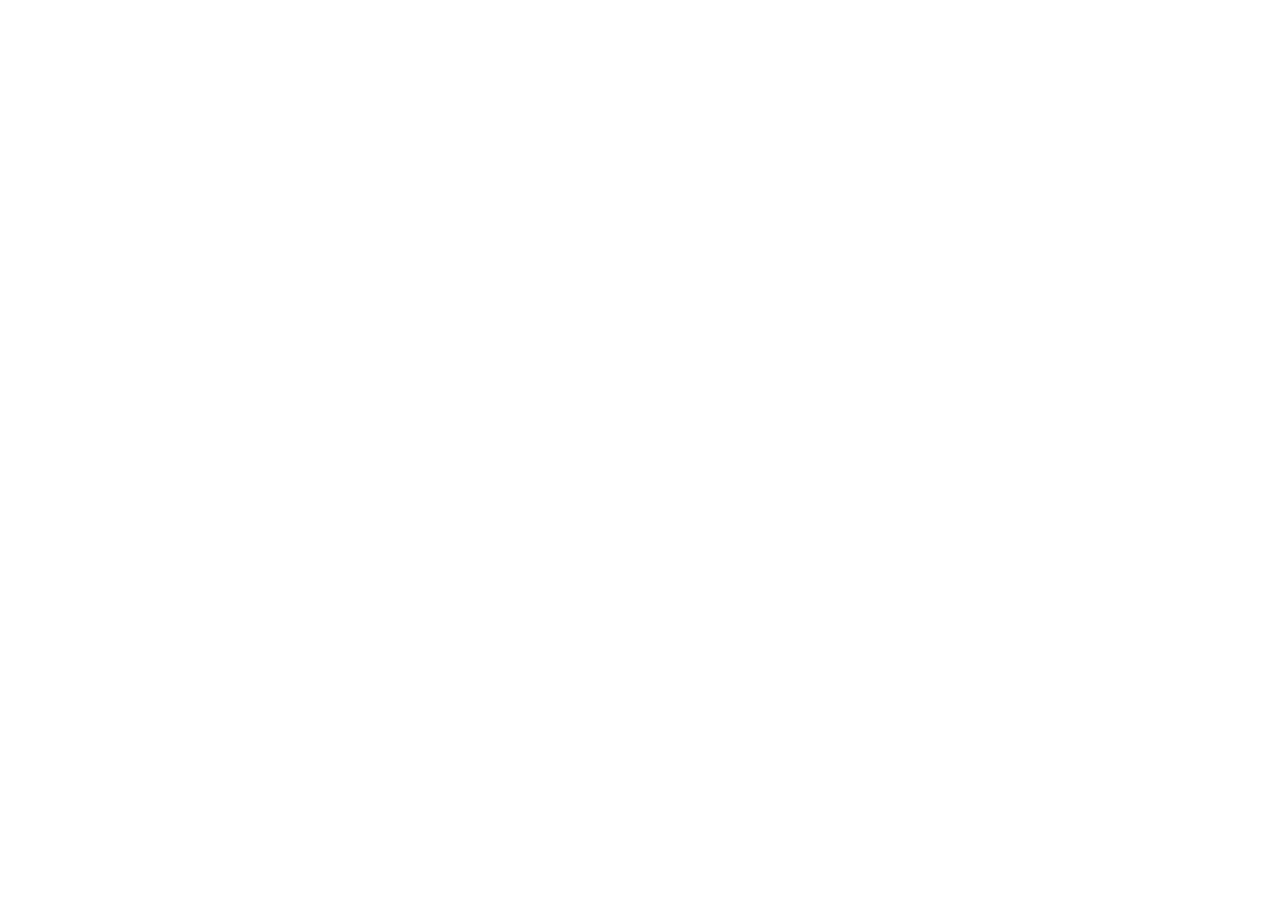
==== commit c2cdf393: "Redirect old pages to the SUPRACORE support site TidyHawk support and privacy pages now live at http" ====
--- a/docs/index.html
+++ b/docs/index.html
@@ -1 +1,15 @@
-<!doctype html><html lang="ko"><head><meta charset="utf-8"><meta name="viewport" content="width=device-width,initial-scale=1"><title>Mac을 가볍게, 중요한 정보는 안전하게 · TidyHawk</title><meta name="description" content="TidyHawk의 파일 정리·보안 점검 안내와 고객지원, 개인정보 처리방침."><link rel="canonical" href="https://lucky301.github.io/TidyHawk-Support/"><link rel="icon" href="assets/icon.png"><link rel="stylesheet" href="assets/style.css?v=20261015-choice"><link rel="alternate" hreflang="ko" href="https://lucky301.github.io/TidyHawk-Support/index.html"><link rel="alternate" hreflang="en" href="https://lucky301.github.io/TidyHawk-Support/en/index.html"><script src="assets/language.js?v=20261015-choice" defer></script></head><body><a class="skip" href="#main">본문으로 바로가기</a><header><div class="wrap"><a class="brand" href="index.html?v=20261015-choice"><img src="assets/icon.png" alt="">TidyHawk</a><nav aria-label="주 메뉴"><a href="index.html?v=20261015-choice" aria-current="page">홈</a><a href="support.html?v=20261015-choice">고객지원</a><a href="privacy.html?v=20261015-choice">개인정보 처리방침</a></nav><nav class="language" aria-label="언어 선택"><a href="index.html?v=20261015-choice" lang="ko" aria-current="page">한국어</a><a href="en/index.html?v=20261015-choice" lang="en" hreflang="en">English</a></nav></div></header><main id="main" class="wrap"><section class="hero"><div><span class="eyebrow">MAC CLEANUP & SECURITY CHECK</span><h1>Mac을 가볍게.<br>선택은 내가 직접.</h1><p>불필요한 파일의 용량을 확인하고 필요한 것만 휴지통으로.<br>보안 설정은 이유와 확인 방법까지 함께 살펴보세요.</p><div class="buttons"><a class="button" href="support.html?v=20261015-choice">사용 방법과 고객지원</a><a class="button" href="privacy.html?v=20261015-choice">개인정보 처리방침</a></div><p class="meta">macOS 14 이상 · 앱스토어 출시 준비 중 · 계정 가입 없이 로컬에서 동작</p></div><img src="assets/icon.png" alt="디스크와 빗자루, 방패를 담은 TidyHawk 아이콘"></section><div class="grid"><section class="card"><h2>공간 정리</h2><p>캐시·로그·개발 도구와 AI 저장소, 큰 파일을 살펴보고 정리할 항목을 직접 선택합니다.</p></section><section class="card"><h2>보안 상태 확인</h2><p>확인 필요·정상·정보·확인 불가를 구분하고, 관련 설정과 Apple 공식 도움말로 안내합니다.</p></section><section class="card"><h2>결과가 남는 정리</h2><p>실제 휴지통 이동 용량과 처리 결과를 보여주며, 최근 50회의 정리 기록을 이 Mac에 저장합니다.</p></section></div><section class="notice"><strong>스캔은 파일을 삭제하지 않습니다.</strong><br>선택과 확인을 거쳐 휴지통으로 옮기며 자동으로 휴지통을 비우지 않습니다. 실제 공간 확보는 휴지통 비우기·파일 공유·스냅샷 등에 따라 달라질 수 있습니다.</section><section class="section"><h2>도움이 필요하신가요?</h2><p>폴더 접근, 파일 복원, 보안 점검 결과를 고객지원 페이지에서 확인하세요.</p><div class="buttons"><a class="button" href="support.html?v=20261015-choice#faq">자주 묻는 질문</a><a class="button secondary" href="mailto:support@supracore.co.kr">이메일로 문의하기</a></div></section></main><footer><div class="wrap"><span>© 2026 SUPRACORE · TidyHawk</span><span><a href="privacy.html?v=20261015-choice">개인정보 처리방침</a><a href="mailto:support@supracore.co.kr">support@supracore.co.kr</a><a href="https://github.com/Lucky301/TidyHawk-Support">GitHub</a></span><button class="language-reopen" type="button" data-language-picker>언어 다시 선택</button></div></footer></body></html>+<!doctype html>
+<html lang="ko">
+<head>
+<meta charset="utf-8">
+<meta name="viewport" content="width=device-width,initial-scale=1">
+<title>TidyHawk 지원</title>
+<link rel="canonical" href="https://www.supracore.co.kr/support/tidyhawk/">
+<meta http-equiv="refresh" content="0; url=https://www.supracore.co.kr/support/tidyhawk/#top-ko">
+<style>body{margin:0;min-height:100vh;display:flex;align-items:center;justify-content:center;background:#0a1230;color:#f4f6ff;font:16px/1.7 -apple-system,BlinkMacSystemFont,"Segoe UI",sans-serif;text-align:center;padding:24px}a{color:#8fe3f8}</style>
+</head>
+<body>
+<p>TidyHawk 지원 페이지가 새 주소로 옮겨졌습니다.<br><a href="https://www.supracore.co.kr/support/tidyhawk/#top-ko">새 지원 페이지로 이동</a></p>
+<script>location.replace('https://www.supracore.co.kr/support/tidyhawk/#top-ko');</script>
+</body>
+</html>
